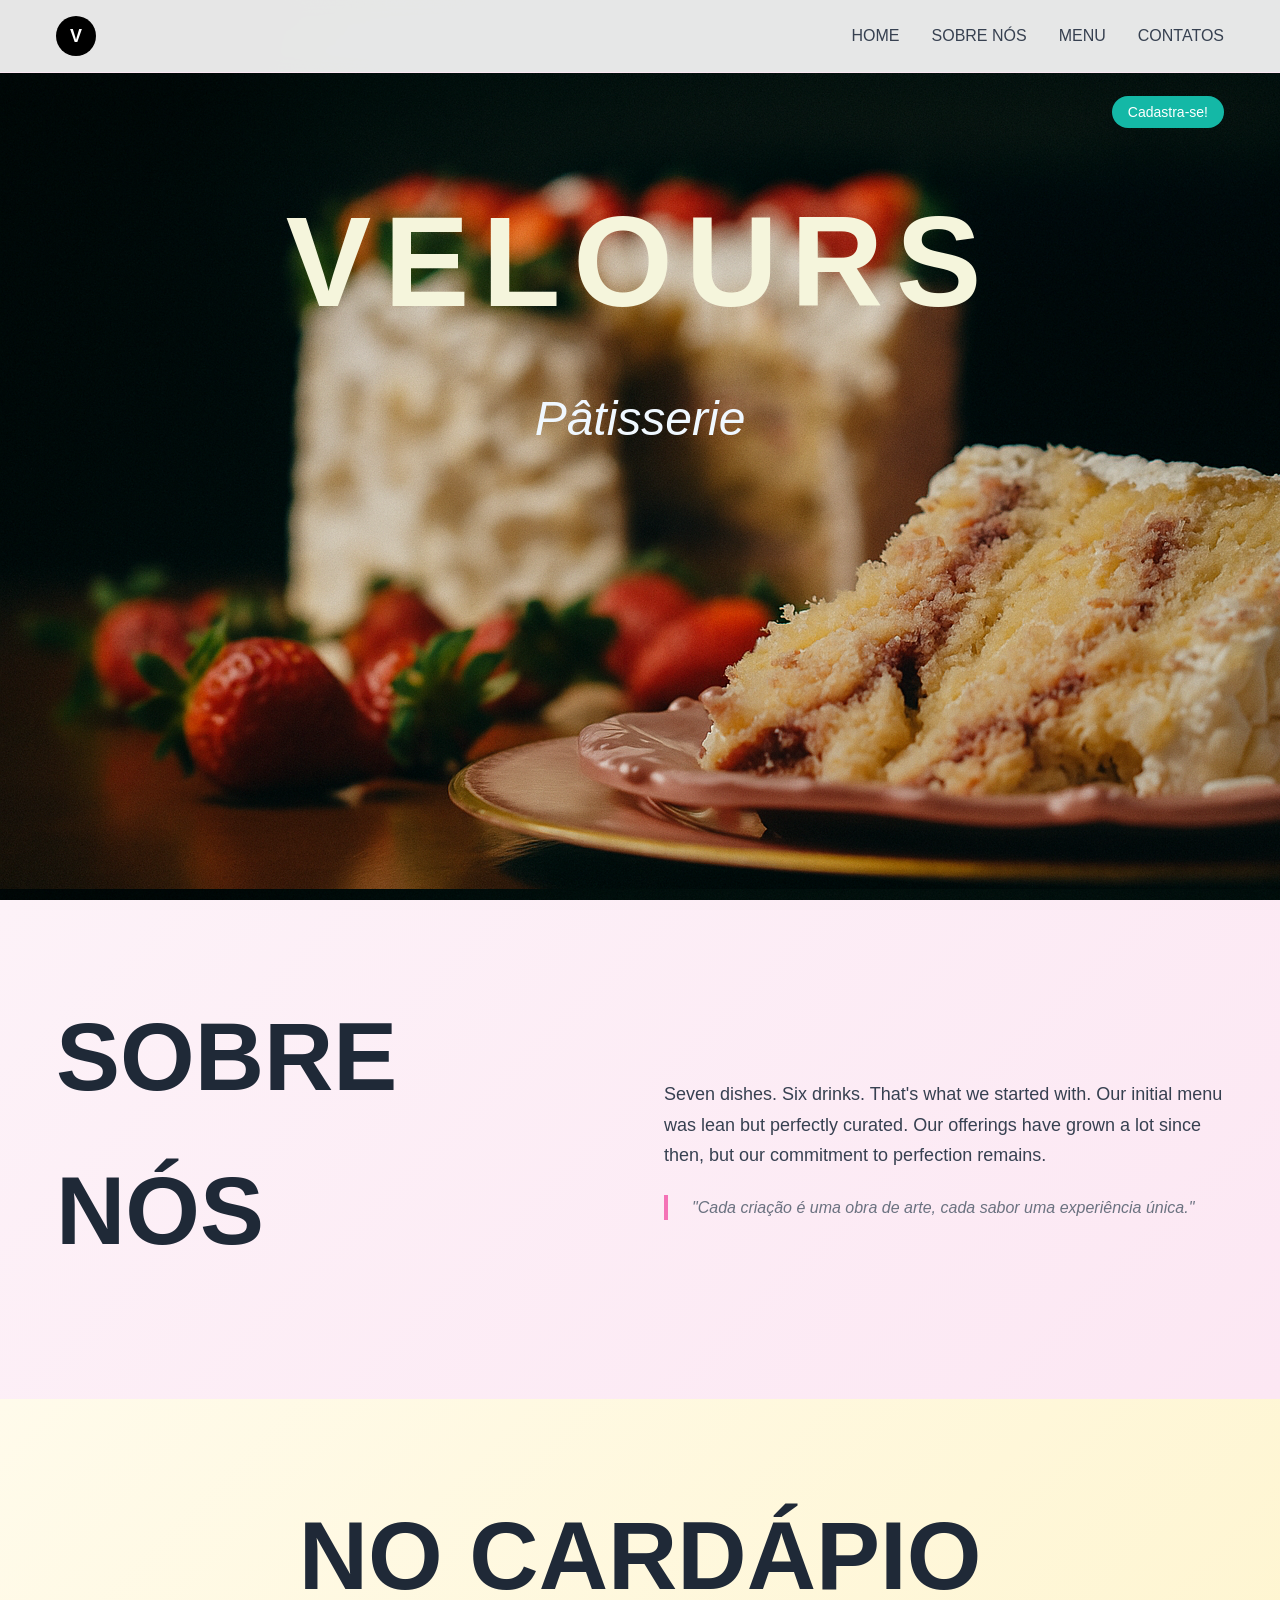
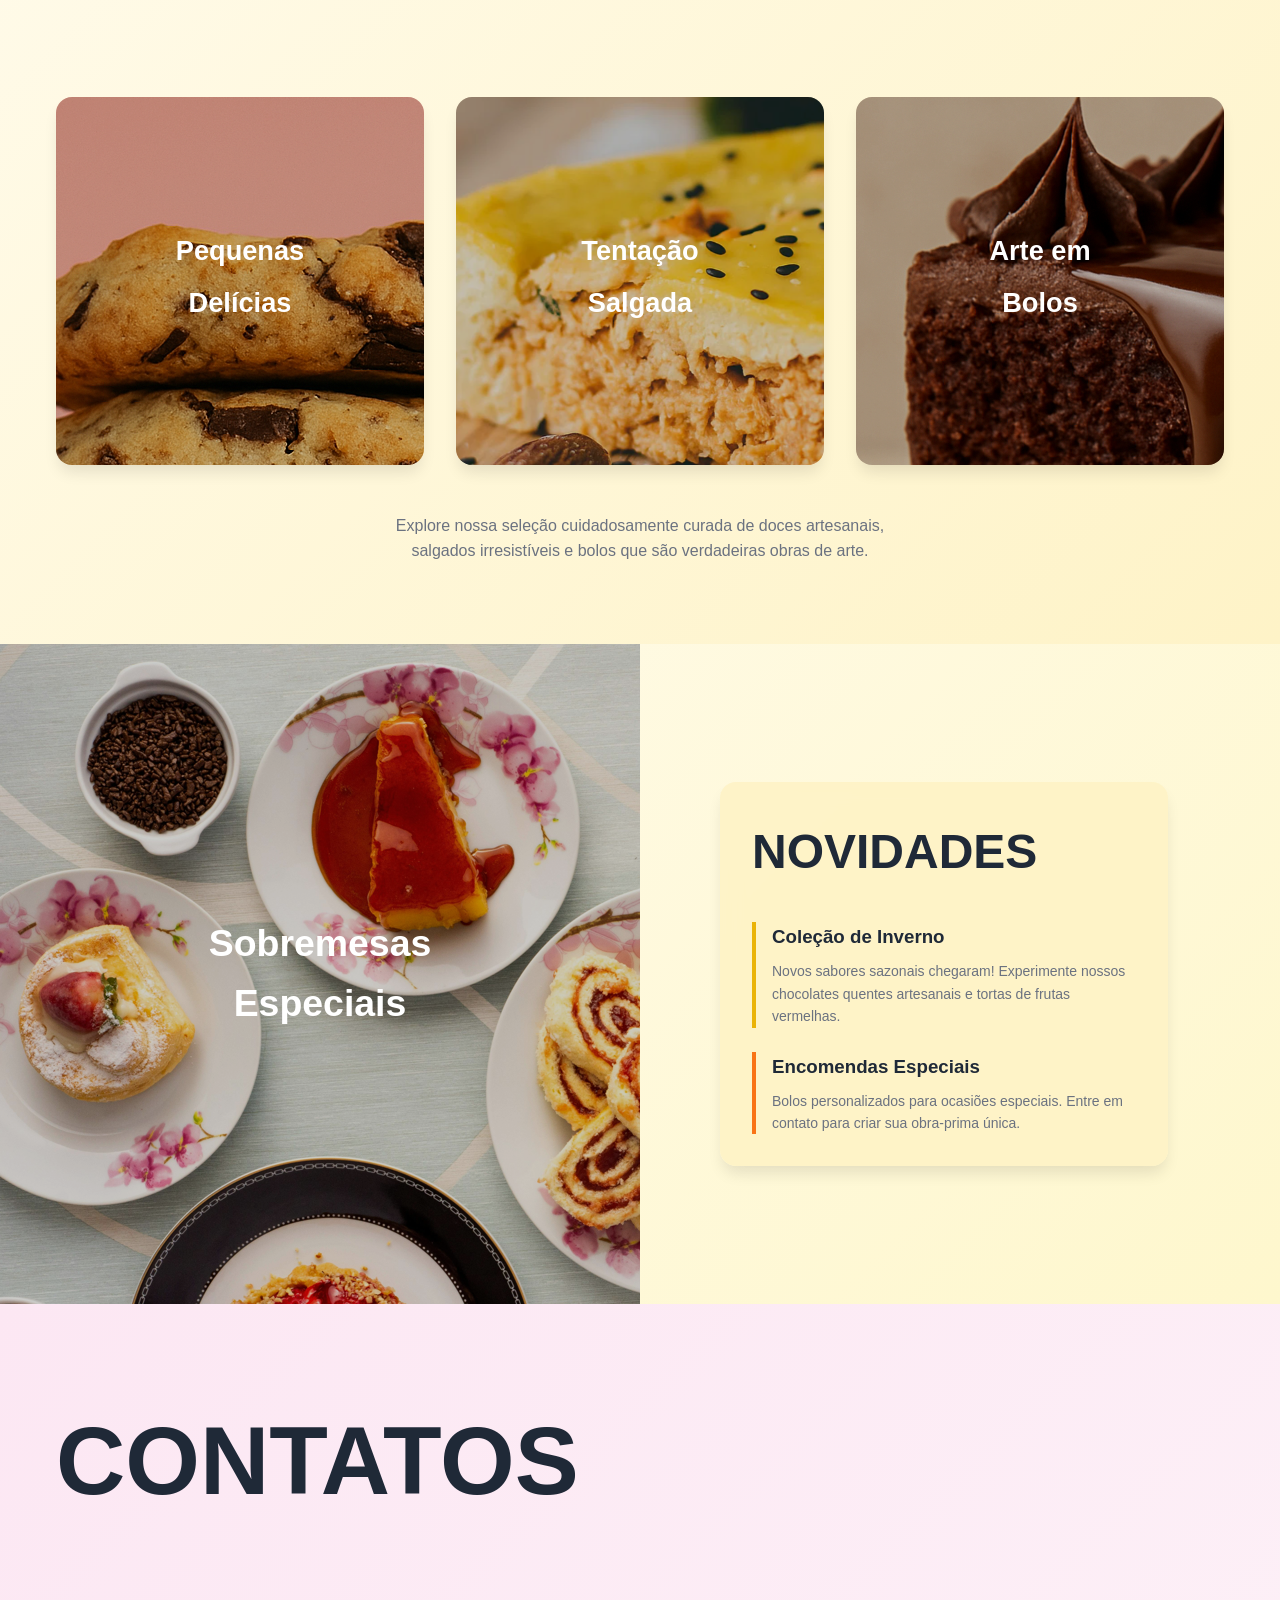
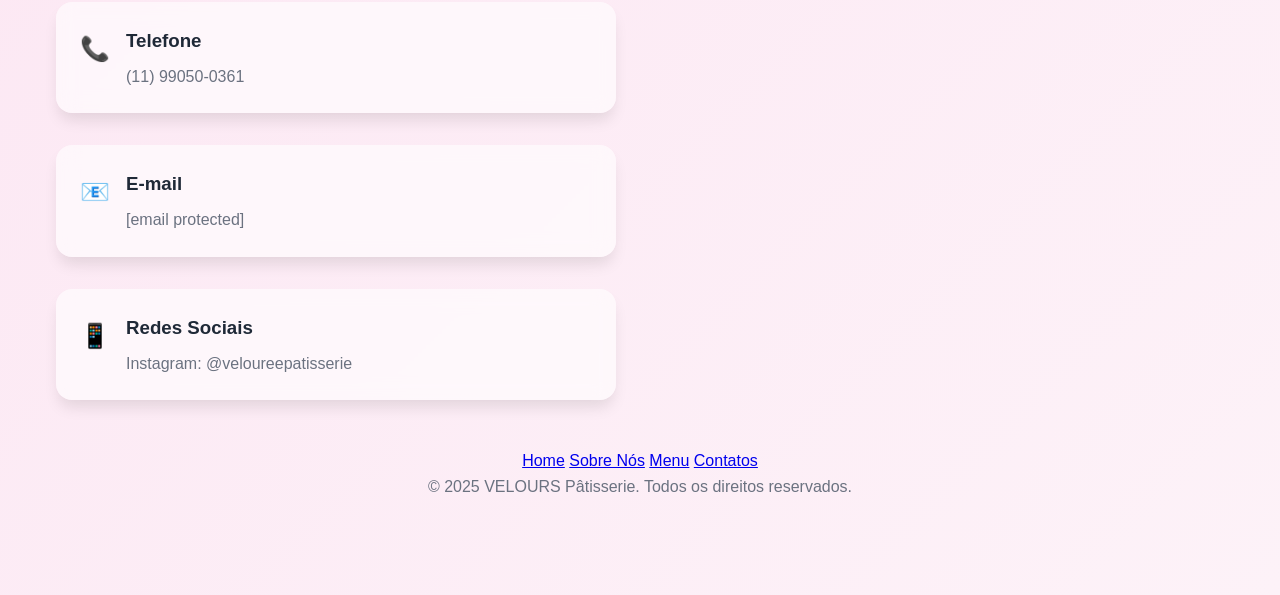
==== pagIndex/index.html @ 906e39ce "pastas ok!" ====
<!DOCTYPE html>
<html lang="pt-br">
<head>
    <meta charset="UTF-8">
    <meta name="viewport" content="width=device-width, initial-scale=1.0">
    <title>VELOURS Pâtisserie</title>
    <meta name="description" content="VELOURS Pâtisserie - Experiência única em doces artesanais, salgados e bolos de alta qualidade">
    <link rel="stylesheet" href="style.css">
</head>
<body>
    <!-- Navigation -->
    <nav class="navbar" id="navbar">
        <section class="nav-container">
            <header class="nav-header">
                <section class="logo-section">
                    <figure class="logo">
                        <span>V</span>
                    </figure>
                </section>
                
                <section class="nav-links desktop-nav">
                    <a href="#home" class="nav-link">HOME</a>
                    <a href="#sobre-nos" class="nav-link">SOBRE NÓS</a>
                    <a href="#menu" class="nav-link">MENU</a>
                    <a href="#contatos" class="nav-link">CONTATOS</a>
                </section>
                
                <button class="mobile-menu-btn" id="mobile-menu-btn">
                    <span class="hamburger"></span>
                    <span class="hamburger"></span>
                    <span class="hamburger"></span>
                </button>
            </header>
            
            <section class="mobile-nav" id="mobile-nav">
                <nav class="mobile-nav-links">
                    <a href="#home" class="nav-link">HOME</a>
                    <a href="#sobre-nos" class="nav-link">SOBRE NÓS</a>
                    <a href="#menu" class="nav-link">MENU</a>
                    <a href="#contatos" class="nav-link">CONTATOS</a>
                </nav>
            </section>
        </section>
    </nav>

    <main>
        <!-- Hero Section -->
        <section id="home" class="hero-section">
            <section class="hero-container">
                <aside class="signup-btn-container">
                    <button class="signup-btn">Cadastra-se!</button>
                </aside>
                
                <header class="hero-header">
                    <h1 class="hero-title">VELOURS</h1>
                    <p class="hero-subtitle">Pâtisserie</p>
                </header>
                
            </section>
        </section>

        <!-- Sobre Nós Section -->
        <section id="sobre-nos" class="sobre-nos-section">
            <section class="container">
                <section class="sobre-nos-grid">
                    <header class="sobre-nos-header">
                        <h2>SOBRE NÓS</h2>
                    </header>
                    
                    <article class="sobre-nos-content">
                        <p class="main-text">
                            Seven dishes. Six drinks. That's what we started with. Our initial menu was lean but perfectly curated. Our offerings have grown a lot since then, but our commitment to perfection remains.
                        </p>
                        
                        <blockquote class="quote">
                            <p>"Cada criação é uma obra de arte, cada sabor uma experiência única."</p>
                        </blockquote>

                    </article>
                </section>
            </section>
        </section>

        <!-- Menu Section -->
        <section id="menu" class="menu-section">
            <section class="container">
                <header class="menu-header">
                    <h2>NO CARDÁPIO</h2>
                </header>
                
                <section class="menu-grid">
                    <article class="menu-item menu-delights">
                        <figure class="menu-image">
                            <section class="menu-content">
                                <h3>Pequenas</h3>
                                <h3>Delícias</h3>
                            </section>
                        </figure>
                    </article>
                    
                    <article class="menu-item menu-savory">
                        <figure class="menu-image">
                            <section class="menu-content">
                                <h3>Tentação</h3>
                                <h3>Salgada</h3>
                            </section>
                        </figure>
                    </article>
                    
                    <article class="menu-item menu-cakes">
                        <figure class="menu-image">
                            <section class="menu-content">
                                <h3>Arte em</h3>
                                <h3>Bolos</h3>
                            </section>
                        </figure>
                    </article>
                </section>
                
                <footer class="menu-footer">
                    <p>Explore nossa seleção cuidadosamente curada de doces artesanais, salgados irresistíveis e bolos que são verdadeiras obras de arte.</p>
                </footer>
            </section>
        </section>

        <!-- Novidades Section -->
        <section class="novidades-section">
            <aside class="novidades-bg">
                <figure class="novidades-image">
                    <section class="novidades-image-content">
                        <h3>Sobremesas</h3>
                        <h3>Especiais</h3>
                    </section>
                </figure>
            </aside>
            
            <section class="container">
                <section class="novidades-grid">
                    <section></section>
                    <section class="novidades-content-wrapper">
                        <article class="novidades-content">
                            <header>
                                <h2>NOVIDADES</h2>
                            </header>
                            
                            <section class="news-items">
                                <article class="news-item news-winter">
                                    <h3>Coleção de Inverno</h3>
                                    <p>Novos sabores sazonais chegaram! Experimente nossos chocolates quentes artesanais e tortas de frutas vermelhas.</p>
                                </article>
                                
                                <article class="news-item news-custom">
                                    <h3>Encomendas Especiais</h3>
                                    <p>Bolos personalizados para ocasiões especiais. Entre em contato para criar sua obra-prima única.</p>
                                </article>
                            </section>
                        </article>
                    </section>
                </section>
            </section>
        </section>

        <!-- Contatos Section -->
        <section id="contatos" class="contatos-section">
            <section class="container">
                <header class="contatos-header">
                    <h2>CONTATOS</h2>
                </header>
                
                <section class="contatos-grid">
                    <section class="contact-info">
                        
                        <article class="contact-item">
                            <section class="contact-content">
                                <span class="contact-icon">📞</span>
                                <section class="contact-text">
                                    <h3>Telefone</h3>
                                    <p>
                                        <a href="tel:+5511999998888">(11) 99050-0361</a>
                                    </p>
                                </section>
                            </section>
                        </article>
                    
                        <article class="contact-item">
                            <section class="contact-content">
                                <span class="contact-icon">📧</span>
                                <section class="contact-text">
                                    <h3>E-mail</h3>
                                    <p>
                                        <a href="/cdn-cgi/l/email-protection#f4979b9a8095809bb48291989b8186878495809d878791869d91da979b99"><span class="__cf_email__" data-cfemail="b6d5d9d8c2d7c2d9f6c0d3dad9c3c4c5c6d7c2dfc5c5d3c4dfd398d5d9db">[email&#160;protected]</span></a><br>
                                    </p>
                                </section>
                            </section>
                        </article>

                        <article class="contact-item">
                            <section class="contact-content">
                                <span class="contact-icon">📱</span>
                                <section class="contact-text">
                                    <h3>Redes Sociais</h3>
                                    <p>
                                        <a href="https://www.instagram.com/veloureepatisserie?igsh=MWRleXZkaTJzNTBnZg==">Instagram: @veloureepatisserie</a><br>
                                    </p>
                                </section>
                            </section>
                        </article>
                    </section>
                </section>
        
                <!-- Footer Section -->
                <footer class="footer-content">
                    <section class="footer-links">
                        <a href="#home">Home</a>
                        <a href="#sobre-nos">Sobre Nós</a>
                        <a href="#menu">Menu</a>
                        <a href="#contatos">Contatos</a>
                    </section>
                    <section class="footer-bottom">
                        <p>&copy; 2025 VELOURS Pâtisserie. Todos os direitos reservados.</p>
                    </section>
                </footer>
            </section>
        </section>
    </main>

    <script src="script.js"></script>
</body>
</html>
---- pagIndex/style.css ----
@import url('https://fonts.cdnfonts.com/css/kuchek');
* {
    margin: 0;
    padding: 0;
    box-sizing: border-box;
}

body {
    font-family: 'Kuchek', sans-serif;
    line-height: 1.6;
    color: #374151;
}

.container {
    max-width: 1200px;
    margin: 0 auto;
    padding: 0 1rem;
}

/* Navigation */
.navbar {
    position: fixed;
    top: 0;
    left: 0;
    right: 0;
    z-index: 1000;
    background: rgba(255, 255, 255, 0.9);
    backdrop-filter: blur(10px);
    border-bottom: 1px solid #fce7f3;
}

.nav-container {
    max-width: 1200px;
    margin: 0 auto;
    padding: 1rem;
}

.nav-header {
    display: flex;
    justify-content: space-between;
    align-items: center;
}

.logo {
    width: 2.5rem;
    height: 2.5rem;
    background: #000;
    border-radius: 50%;
    display: flex;
    align-items: center;
    justify-content: center;
    color: white;
    font-weight: bold;
    font-size: 1.125rem;
}

.desktop-nav {
    display: none;
    gap: 2rem;
}

.nav-link {
    color: #374151;
    text-decoration: none;
    font-weight: 500;
    transition: color 0.3s ease;
}

.nav-link:hover {
    color: #ec4899;
}

.mobile-menu-btn {
    display: flex;
    flex-direction: column;
    gap: 4px;
    background: none;
    border: none;
    cursor: pointer;
    padding: 0.5rem;
}

.hamburger {
    width: 20px;
    height: 2px;
    background: #374151;
    transition: all 0.3s ease;
}

.mobile-nav {
    display: none;
    margin-top: 1rem;
    padding-top: 1rem;
    border-top: 1px solid #fce7f3;
}

.mobile-nav.active {
    display: block;
}

.mobile-nav-links {
    display: flex;
    flex-direction: column;
    gap: 1rem;
}

/* Hero Section */
.hero-section {
    min-height: 100vh;
    background-image: url("fundo.png");
    position: relative;
    overflow: hidden;
}

.hero-container {
    max-width: 1200px;
    margin: 0 auto;
    padding: 6rem 1rem 4rem;
    position: relative;
    z-index: 10;    
}

.signup-btn-container {
    text-align: right;
    margin-bottom: 2rem;
}

.signup-btn {
    background: #14b8a6;
    color: white;
    padding: 0.5rem 1rem;
    border: none;
    border-radius: 9999px;
    font-size: 0.875rem;
    cursor: pointer;
    transition: background 0.3s ease;
}

.signup-btn:hover {
    background: #0f766e;
}

.hero-header {
    text-align: center;
    margin-bottom: 4rem; 
}

.hero-title {
    font-size: 4rem;
    font-weight: bold;
    color:beige;
    margin-bottom: 1rem;
    letter-spacing: 0.1em;
}

.hero-subtitle {
    font-size: 2rem;
    color:aliceblue;
    font-style: italic;
    font-weight: 300;
}


/* Sobre Nós Section */
.sobre-nos-section {
    padding: 5rem 0;
    background: linear-gradient(135deg, #fdf2f8, #fce7f3);
}

.sobre-nos-grid {
    display: grid;
    grid-template-columns: 1fr;
    gap: 3rem;
    align-items: center;
}

.sobre-nos-header h2 {
    font-size: 4rem;
    font-weight: bold;
    color: #1f2937;
    margin-bottom: 2rem;
}

.sobre-nos-content {
    display: flex;
    flex-direction: column;
    gap: 1.5rem;
}

.main-text {
    font-size: 1.125rem;
    color: #374151;
    line-height: 1.7;
}

.quote {
    border-left: 4px solid #f472b6;
    padding-left: 1.5rem;
}

.quote p {
    color: #6b7280;
    font-style: italic;
}

/* Menu Section */
.menu-section {
    padding: 5rem 0;
    background: linear-gradient(135deg, #fffbeb, #fef3c7);
}

.menu-header {
    text-align: center;
    margin-bottom: 4rem;
}

.menu-header h2 {
    font-size: 4rem;
    font-weight: bold;
    color: #1f2937;
}

.menu-grid {
    display: grid;
    grid-template-columns: 1fr;
    gap: 2rem;
    max-width: 1200px;
    margin: 0 auto;
}

.menu-item {
    position: relative;
    cursor: pointer;
    transition: transform 0.3s ease;
}

.menu-item:hover {
    transform: translateY(-5px);
}

.menu-image {
    aspect-ratio: 1;
    border-radius: 1rem;
    box-shadow: 0 10px 15px -3px rgba(0, 0, 0, 0.1);
    overflow: hidden;
    position: relative;
    display: flex;
    align-items: center;
    justify-content: center;
}

.menu-delights .menu-image {
    background-image: url("pequenas-deliciast.png");
}

.menu-savory .menu-image {
    background-image: url("salgado.png");
}
.menu-cakes .menu-image {
    background-image: url("arte-bolo.png");
}

.menu-image::before {
    content: '';
    position: absolute;
    inset: 0;
    background: rgba(0, 0, 0, 0.2);
}

.menu-content {
    text-align: center;
    color: white;
    position: relative;
    z-index: 10;
}


.menu-content h3 {
    font-size: 1.7rem;
    font-weight: 600;
    margin-bottom: 0.5rem;
}

.menu-footer {
    text-align: center;
    margin-top: 3rem;
}

.menu-footer p {
    color: #6b7280;
    max-width: 32rem;
    margin: 0 auto;
}

/* Novidades Section */
.novidades-section {
    padding: 5rem 0;
    background: linear-gradient(135deg, #fffbeb, #fef7cd);
    position: relative;
}

.novidades-bg {
    position: absolute;
    inset: 0;
    display: grid;
    grid-template-columns: 1fr 1fr;
   
}

.novidades-image {
    background: linear-gradient(135deg, #92400e, #b45309, #d97706);
    position: relative;
    overflow: hidden;
    background-image: url("especial.png");
}

.novidades-image::before {
    content: '';
    position: absolute;
    inset: 0;
    background: rgba(0, 0, 0, 0.2);
}

.novidades-image-content {
    position: absolute;
    inset: 0;
    display: flex;
    flex-direction: column;
    align-items: center;
    justify-content: center;
    color: white;
    text-align: center;
    font-size: 2rem;
}

.novidades-grid {
    display: grid;
    grid-template-columns: 1fr 1fr;
    gap: 3rem;
    min-height: 500px;
    position: relative;
    z-index: 10;
}

.novidades-content-wrapper {
    display: flex;
    align-items: center;
    justify-content: center;
}

.novidades-content {
    background: rgba(254, 243, 199, 0.95);
    backdrop-filter: blur(10px);
    padding: 2rem;
    border-radius: 1rem;
    box-shadow: 0 10px 15px -3px rgba(0, 0, 0, 0.1);
    max-width: 28rem;
}

.novidades-content header h2 {
    font-size: 3rem;
    font-weight: bold;
    color: #1f2937;
    margin-bottom: 2rem;
}

.news-items {
    display: flex;
    flex-direction: column;
    gap: 1.5rem;
}

.news-item {
    padding-left: 1rem;
}

.news-winter {
    border-left: 4px solid #eab308;
}

.news-workshop {
    border-left: 4px solid #f472b6;
}

.news-custom {
    border-left: 4px solid #f97316;
}

.news-item h3 {
    font-weight: 600;
    color: #1f2937;
    margin-bottom: 0.5rem;
}

.news-item p {
    color: #6b7280;
    font-size: 0.875rem;
}

/* Contatos Section */
.contatos-section {
    padding: 5rem 0;
    background: linear-gradient(135deg, #fce7f3, #fdf2f8);
}

.contatos-header {
    text-align: left;
    margin-bottom: 4rem;
}

.contatos-header h2 {
    font-size: 4rem;
    font-weight: bold;
    color: #1f2937;
}

.contatos-grid {
    display: grid;
    grid-template-columns: 1fr;
    gap: 3rem;
}

.contact-info {
    display: flex;
    flex-direction: column;
    gap: 2rem;
}

.contact-item {
    background: rgba(255, 255, 255, 0.6);
    backdrop-filter: blur(10px);
    padding: 1.5rem;
    border-radius: 1rem;
    box-shadow: 0 10px 15px -3px rgba(0, 0, 0, 0.1);
}

.contact-content {
    display: flex;
    align-items: flex-start;
    gap: 1rem;
}

.contact-icon {
    font-size: 1.5rem;
    margin-top: 0.25rem;
    flex-shrink: 0;
}

.contact-text h3 {
    font-weight: 600;
    color: #1f2937;
    margin-bottom: 0.5rem;
}

.contact-text p,
.contact-text address {
    color: #6b7280;
    font-style: normal;
}

.contact-text a {
    color: #6b7280;
    text-decoration: none;
    transition: color 0.3s ease;
}

.contact-text a:hover {
    color: #ec4899;
}

/* Footer Section */
.footer-content {
    text-align: center;
    margin-top: 3rem;
}

.footer-content p {
    color: #6b7280;
    margin-bottom: 1rem;
}


/* Design Responsivo */
@media (min-width: 768px) {
    .desktop-nav {
        display: flex;
    }
    
    .mobile-menu-btn {
        display: none;
    }
    
    .hero-title {
        font-size: 6rem;
    }
    
    .hero-subtitle {
        font-size: 2.5rem;
    }
    
    .pastry-grid {
        grid-template-columns: repeat(3, 1fr);
    }
    
    .sobre-nos-grid {
        grid-template-columns: 1fr 1fr;
    }
    
    .sobre-nos-header h2 {
        font-size: 5rem;
    }
    
    .menu-grid {
        grid-template-columns: repeat(3, 1fr);
    }
    
    .menu-header h2 {
        font-size: 5rem;
    }
    
    .contatos-grid {
        grid-template-columns: 1fr 1fr;
    }
    
    .contatos-header h2 {
        font-size: 5rem;
    }
}

@media (min-width: 1024px) {
    .hero-title {
        font-size: 8rem;
    }
    
    .hero-subtitle {
        font-size: 3rem;
    }
    
    .sobre-nos-header h2 {
        font-size: 6rem;
    }
    
    .menu-header h2 {
        font-size: 6rem;
    }
    
    .contatos-header h2 {
        font-size: 6rem;
    }
}
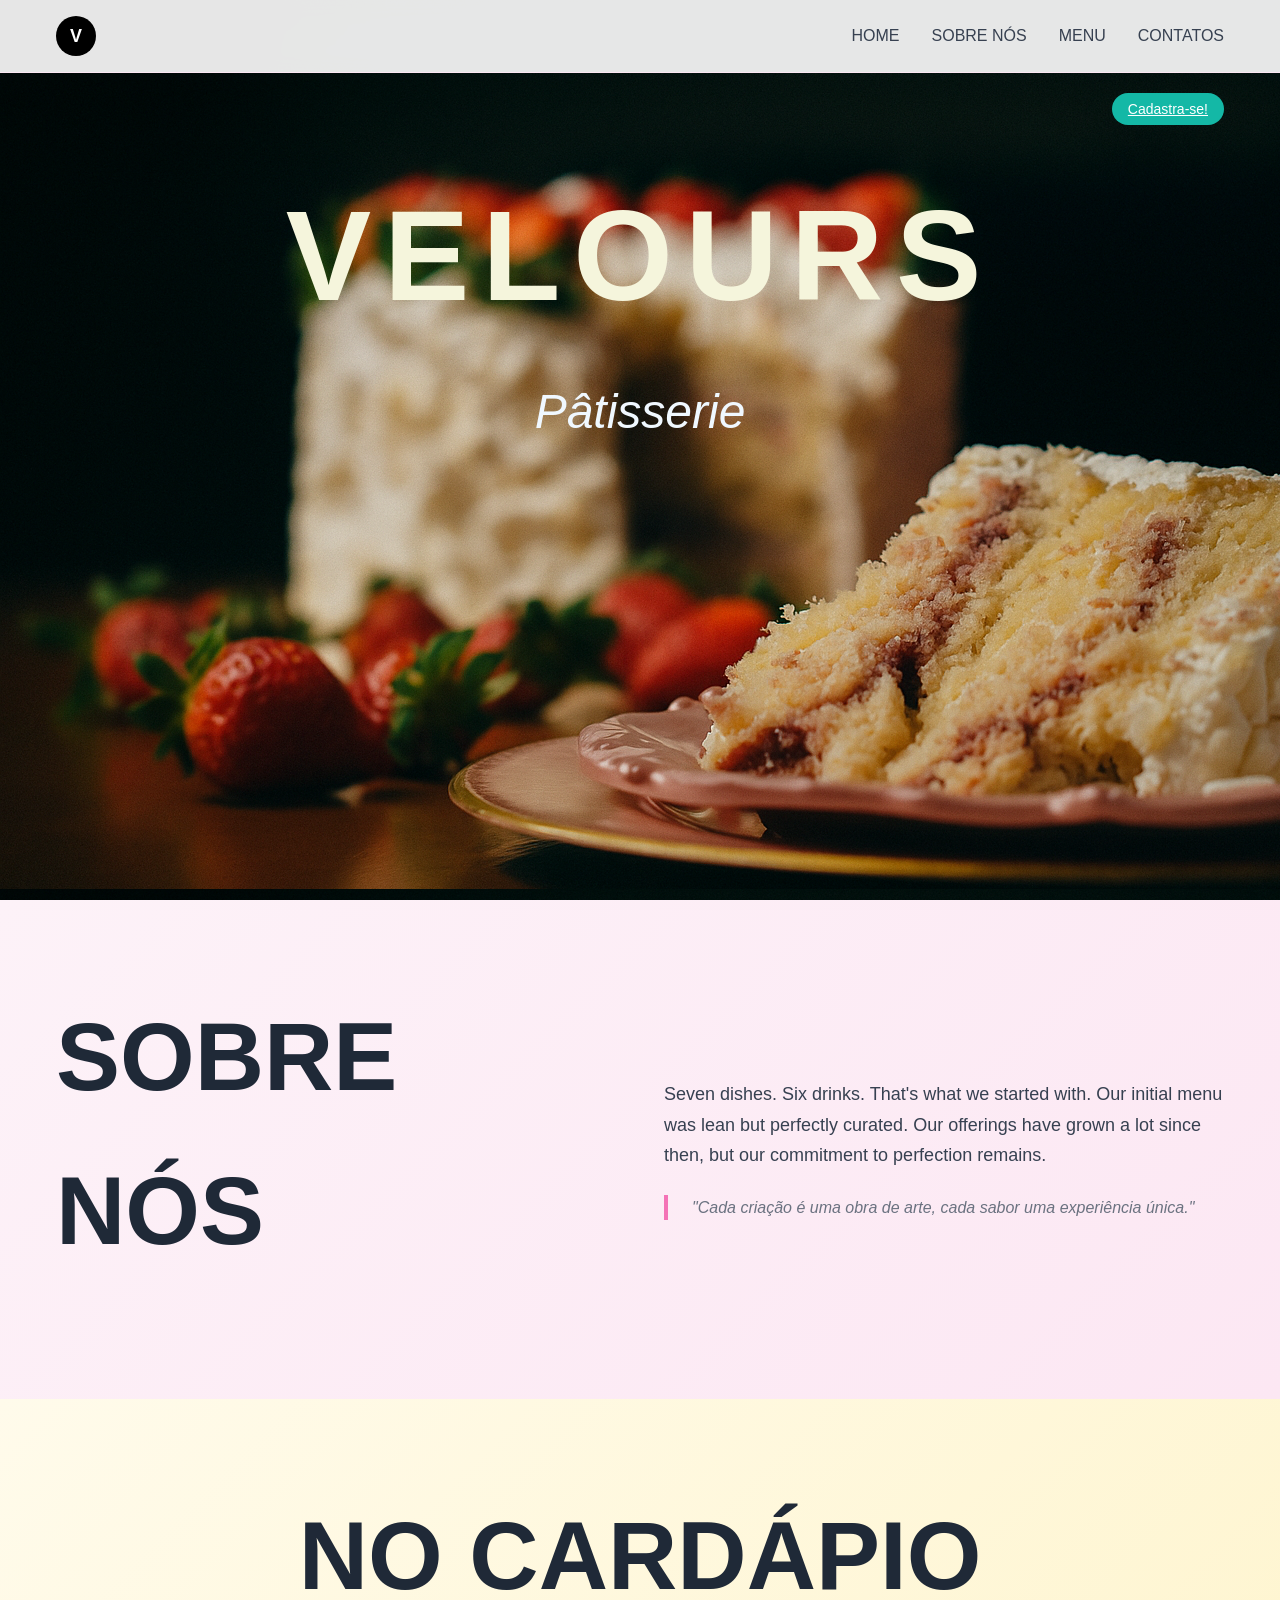
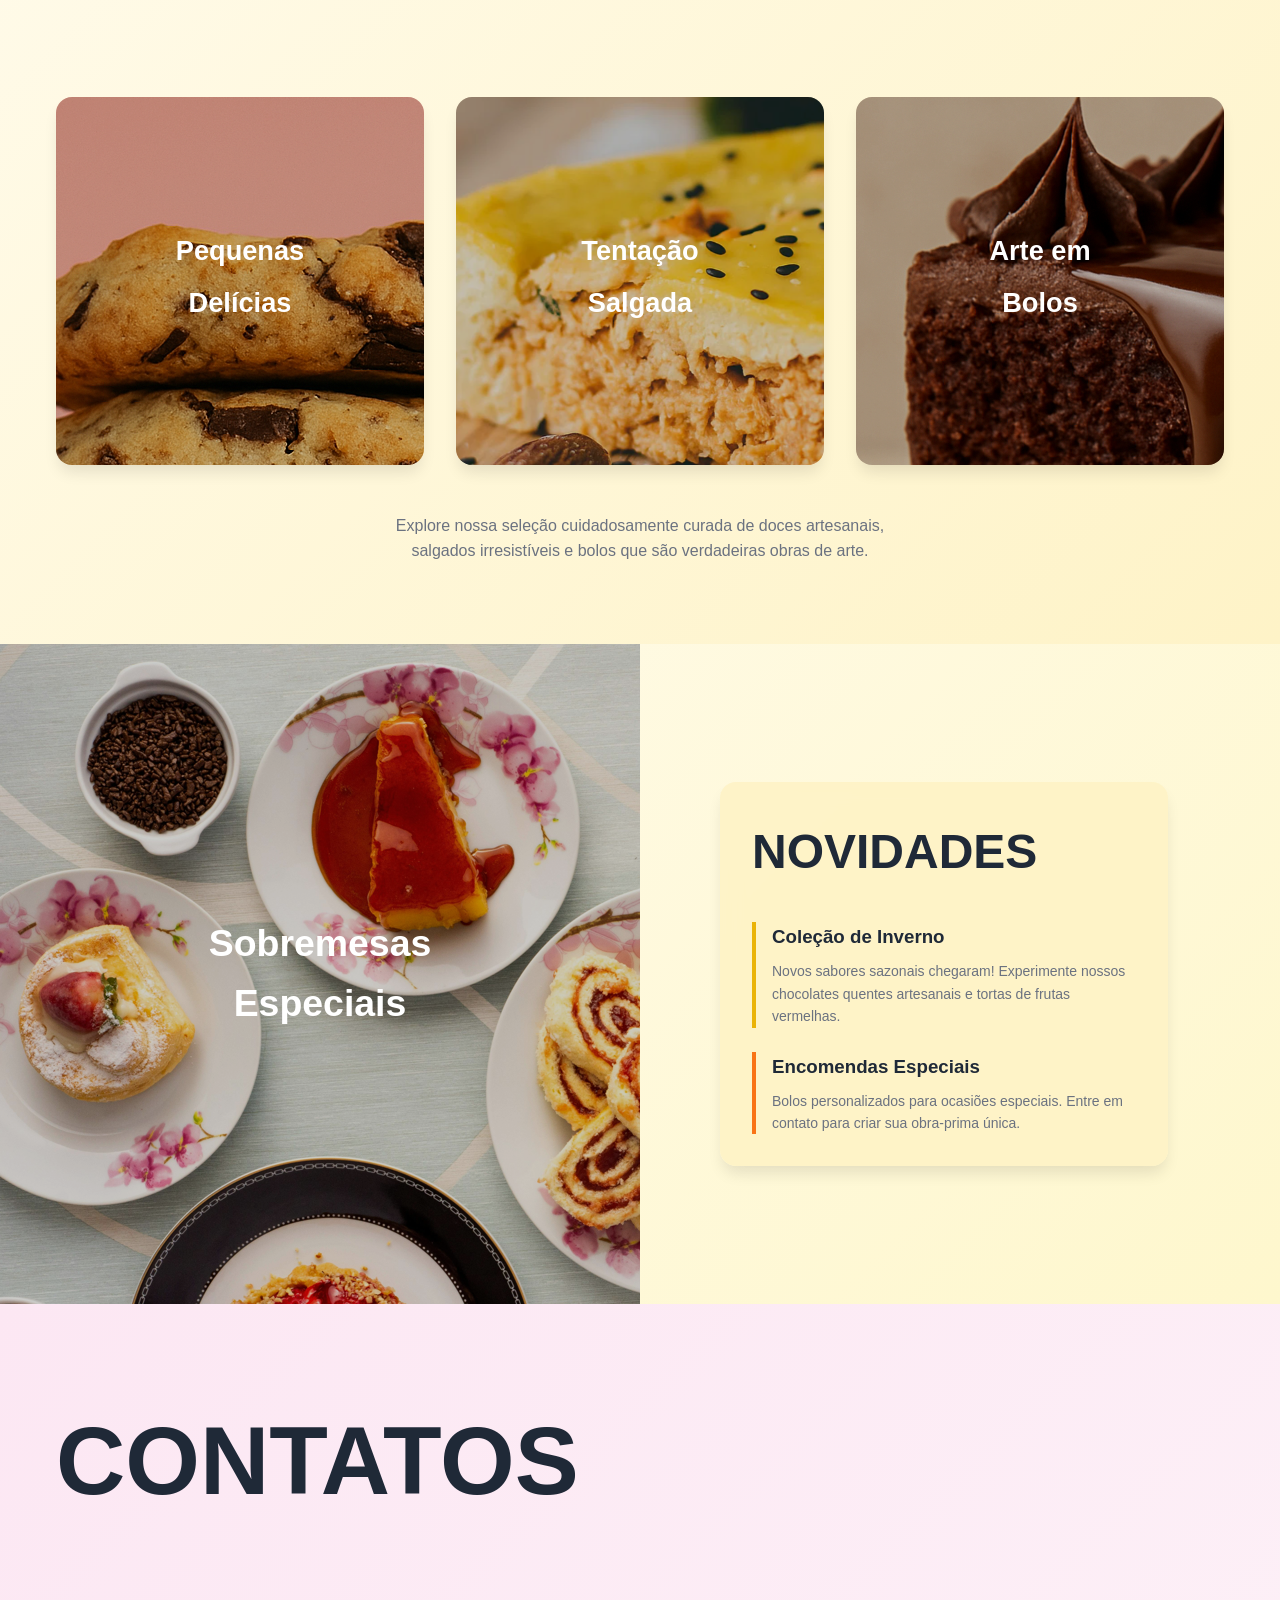
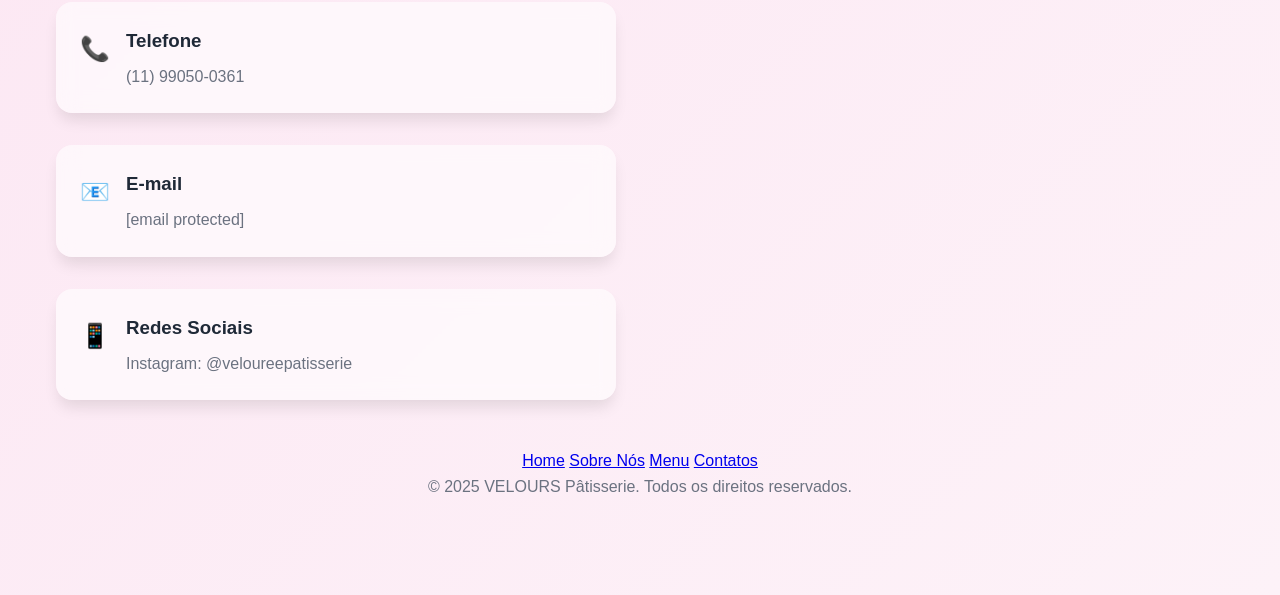
==== commit 8e51cde8: "Update index.html" ====
--- a/pagIndex/index.html
+++ b/pagIndex/index.html
@@ -48,8 +48,9 @@
         <section id="home" class="hero-section">
             <section class="hero-container">
                 <aside class="signup-btn-container">
-                    <button class="signup-btn">Cadastra-se!</button>
-                </aside>
+    <a href="formulario.html" class="signup-btn">Cadastra-se!</a>
+</aside>
+
                 
                 <header class="hero-header">
                     <h1 class="hero-title">VELOURS</h1>
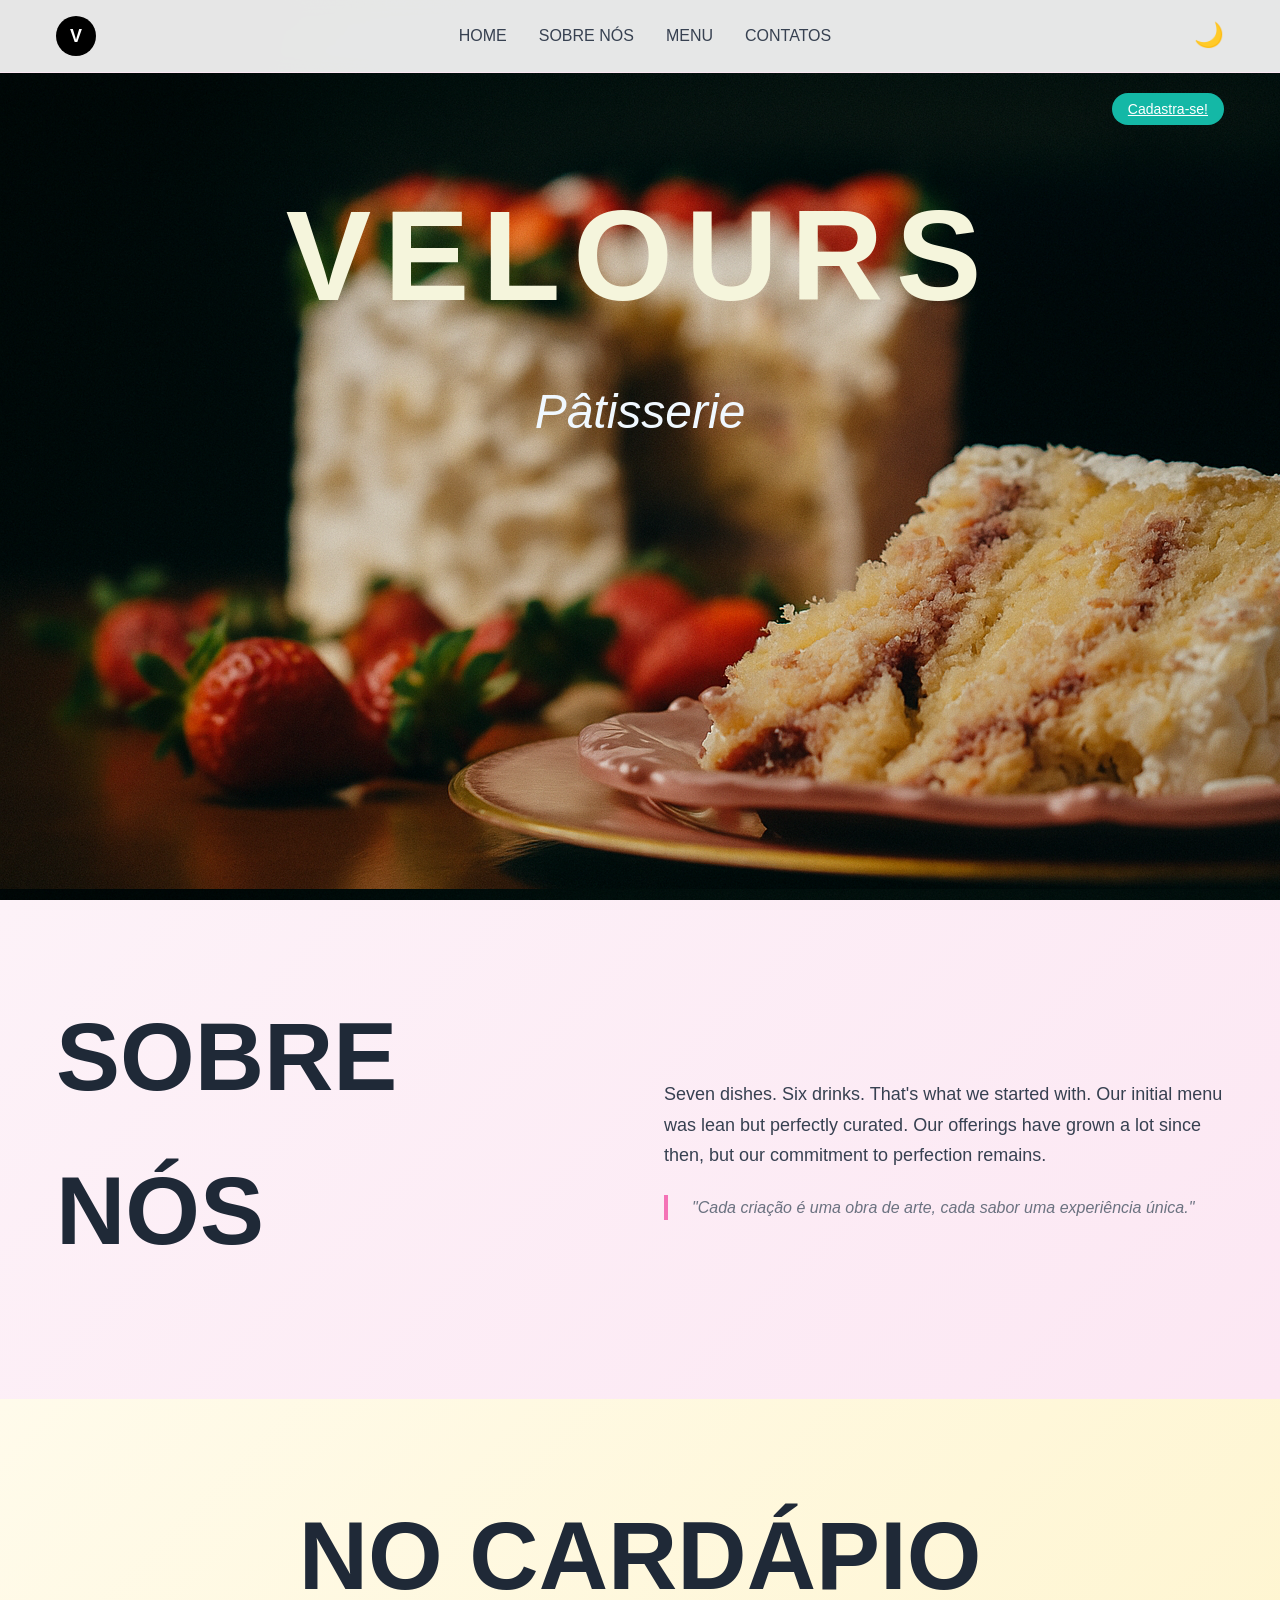
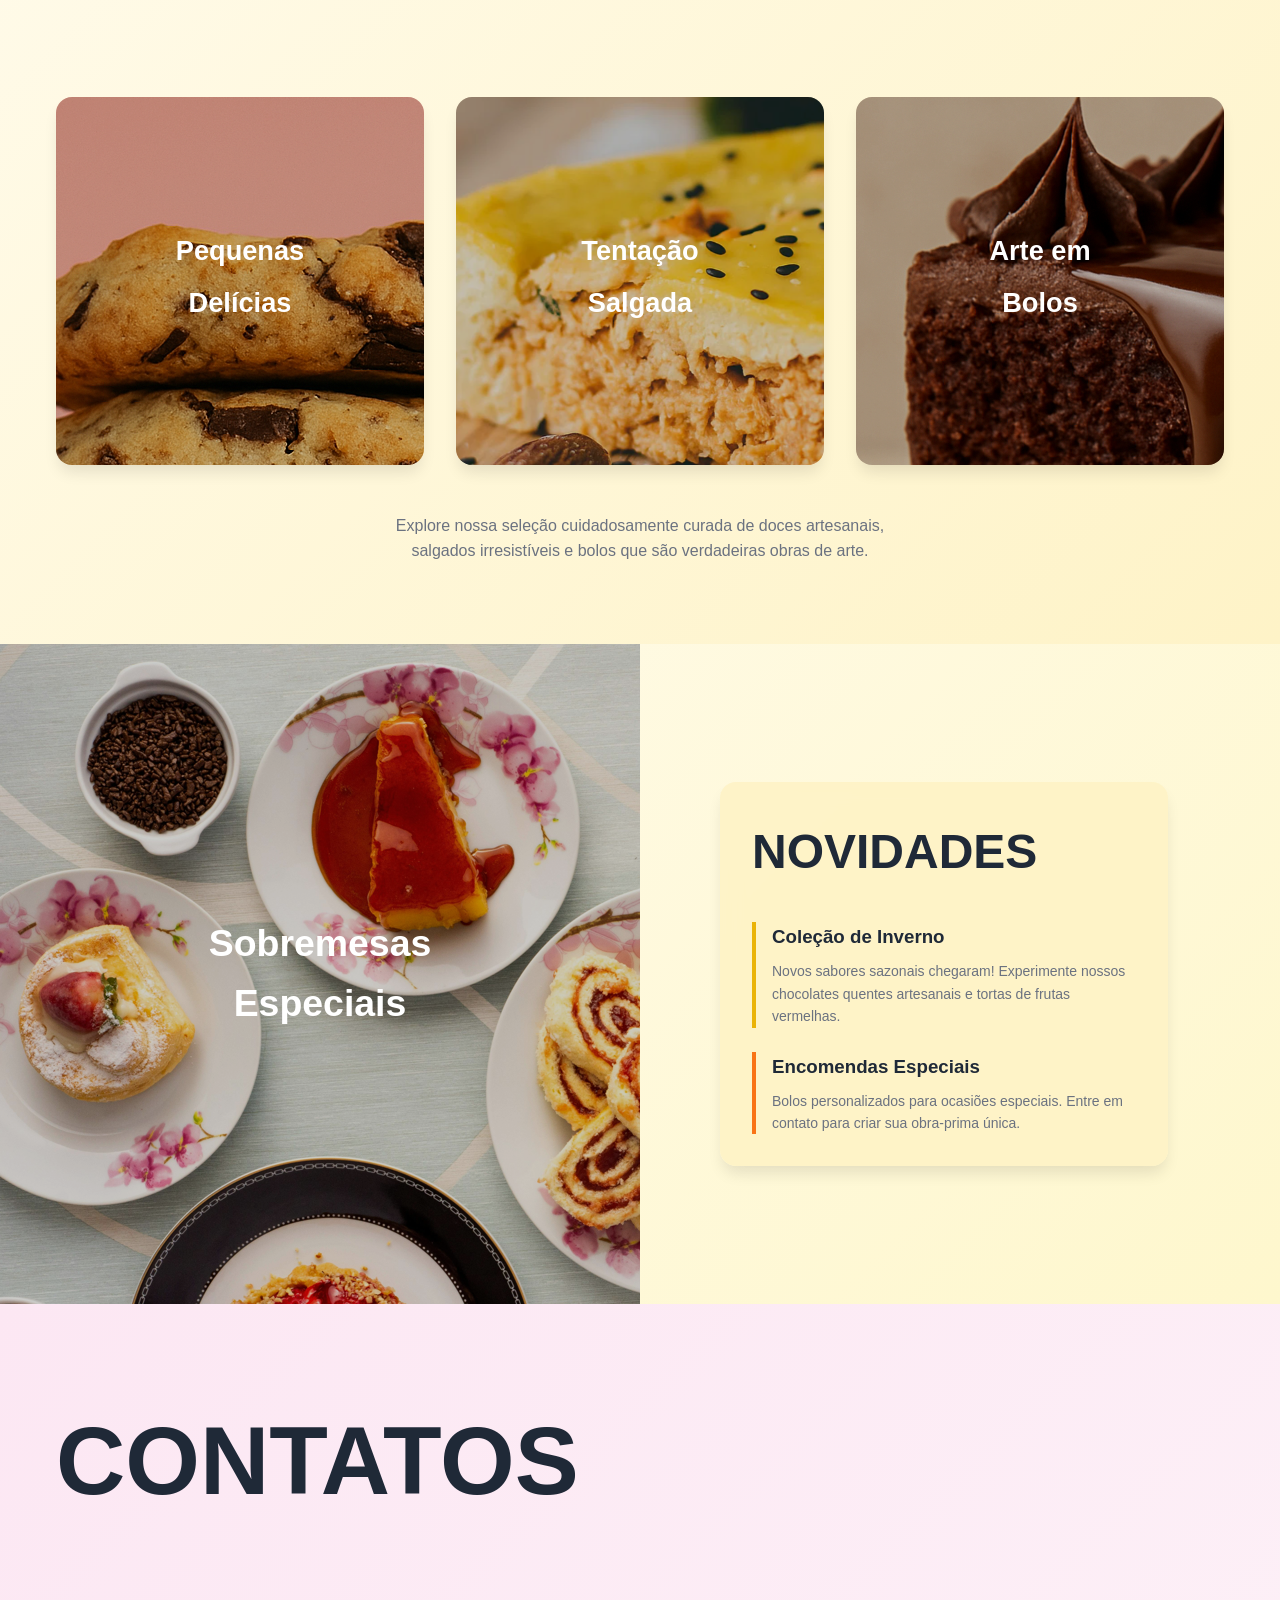
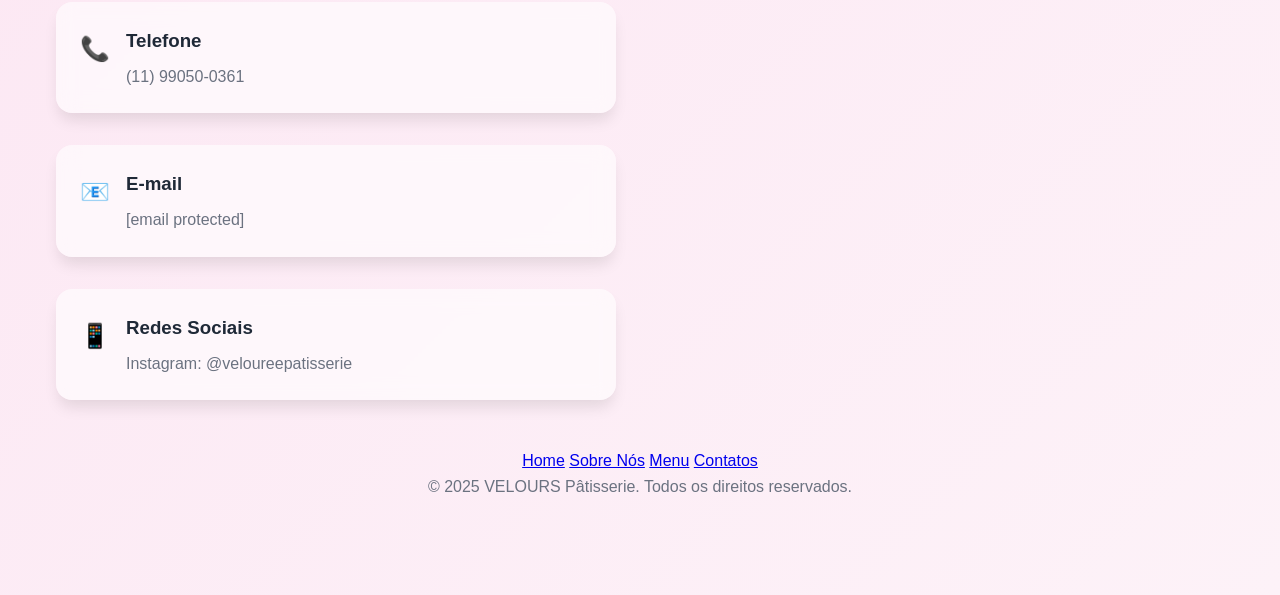
==== commit a9917f8c: "update index javascript" ====
--- a/pagIndex/index.html
+++ b/pagIndex/index.html
@@ -30,6 +30,9 @@
                     <span class="hamburger"></span>
                     <span class="hamburger"></span>
                 </button>
+                <section class="button">
+                    <button id="dark-mode-toggle">🌙</button>
+                </section>
             </header>
             
             <section class="mobile-nav" id="mobile-nav">
@@ -40,7 +43,9 @@
                     <a href="#contatos" class="nav-link">CONTATOS</a>
                 </nav>
             </section>
-        </section>
+        
+        </section>
+        
     </nav>
 
     <main>
@@ -48,7 +53,7 @@
         <section id="home" class="hero-section">
             <section class="hero-container">
                 <aside class="signup-btn-container">
-    <a href="formulario.html" class="signup-btn">Cadastra-se!</a>
+    <a href="formulario (1).html" class="signup-btn">Cadastra-se!</a>
 </aside>
 
                 
--- a/pagIndex/style.css
+++ b/pagIndex/style.css
@@ -547,4 +547,78 @@
     .contatos-header h2 {
         font-size: 6rem;
     }
-}
+    .nav-link a:hover{
+        padding:5px;
+    }
+}
+
+.nav-link{
+    transition:0.5s;
+}
+.nav-link:hover{
+    padding:0px 5px;
+    
+
+}
+
+/*DARK MODE */
+
+#dark-mode-toggle {
+    background: none;
+    border: none;
+    font-size: 1.5rem;
+    cursor: pointer;
+    transition: transform 0.2s ease;
+}
+
+#dark-mode-toggle:hover {
+    transform: scale(1.2);
+}
+
+body.dark-mode {
+    background: #141414;
+    color: #f5f5f5;
+}
+
+/* navbar */
+body.dark-mode .navbar {
+    background: rgba(0, 0, 0, 0.9);
+    border-bottom: 1px solid #333;
+}
+
+body.dark-mode .nav-link {
+    color: #f5f5f5;
+}
+
+body.dark-mode .nav-link:hover {
+    color: #f472b6;
+}
+
+/* seções claras precisam inverter */
+body.dark-mode .sobre-nos-section,
+body.dark-mode .menu-section,
+body.dark-mode .novidades-section,
+body.dark-mode .contatos-section {
+    background: #222 !important;
+    color: #f5f5f5;
+}
+
+/* títulos */
+body.dark-mode h1,
+body.dark-mode h2,
+body.dark-mode h3 {
+    color: #fff;
+}
+
+/* parágrafos */
+body.dark-mode p {
+    color: #ddd;
+}
+
+/* cards e caixas */
+body.dark-mode .contact-item,
+body.dark-mode .novidades-content {
+    background: rgba(40, 40, 40, 0.95);
+    color: #f5f5f5;
+    border: 1px solid #333;
+}
